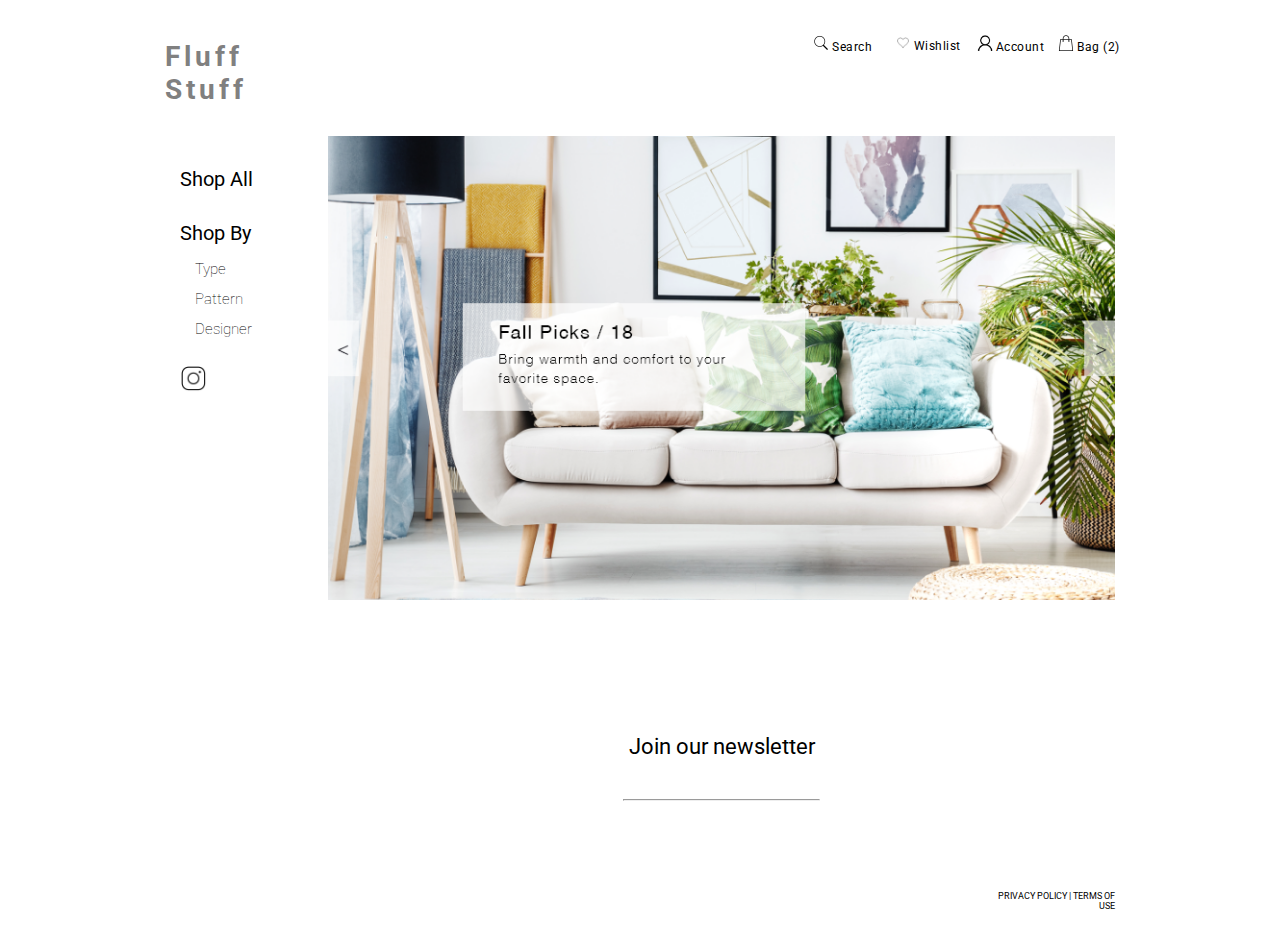
==== index.html @ fefb4efc "pic2" ====
<!DOCTYPE html>
<html>

<head>
    <!-- styles-->
    <link rel="stylesheet" type="text/css" href="style.css">
    <!-- fonts -->
    <link href="https://fonts.googleapis.com/css?family=Roboto:300,400" rel="stylesheet">
    <!-- javascript -->
    <script src="main.js" type="text/javascript"></script>
    <script src="https://ajax.googleapis.com/ajax/libs/jquery/3.2.1/jquery.min.js"></script>
    <meta name="viewport" content="width=device-width, initial-scale=1.0">
    <link rel="icon" type="image/ico" href="images/logo/logo.png" />
    <title>Fluff Stuff</title>
</head>

<body>
    <!-- Header and nav -->
    <div class='row'>
        <div class="col-8 header">
            <a href="index.html">
                <header>Fluff<br />Stuff</header>
            </a>
        </div>
        <div class="col-1 nav">
            <img src='images/585e4ad1cb11b227491c3391.png' class="navimg">Search
        </div>
        <div class="col-1 nav">
            <img src='images/hollow-heart-shaped-symbol-72673.png' class="navimg">Wishlist
        </div>
        <div class="col-1 nav">
            <img src='images/user.png' class="navimg">Account
        </div>
        <div class="col-1 nav">
            <img src='images/Ecommerce-Shopping-Bag-icon.png' class="navimg">Bag (2)
        </div>
    </div>

    <!-- Filter and Ads -->
    <div class="row">
        <div class="col-2">
            <ul>
                <li>
                    <h2 class="filter">Shop All</h2>
                </li>
                <li>
                    <h2>Shop By</h2>
                    <ul>
                        <li class='subfilter'>
                            <h5>Type</h5>
                        </li>
                        <li class='subfilter'>
                            <h5>Pattern</h5>
                        </li>
                        <li class='subfilter'>
                            <h5>Designer</h5>
                        </li>
                    </ul>
                </li>
                <li><img src="images/instagram-new.png" class="instaImg" alt="ads"></li>
            </ul>
        </div>
        <div class="col-10">
            <a href="list.html"><img src="images/ads.PNG" alt="https://jinghu2.github.io/jinghu2-SSUI/list.html" class='ads'></a>
        </div>
    </div>

    <!-- Newsletter and Footer -->
    <div class="row">
        <div class="col-5"></div>
        <div class="col-4">
             <h2 class='newsletter'>Join our newsletter</h2>
            <hr class ='newsletterLine'>
        </div>
    </div>

    <div class="row">
        <div class="col-10"></div>
        <div class='col-2 footer'>
            PRIVACY POLICY | TERMS OF USE
        </div>
    </div>



</body>

</html>
---- style.css ----
/*********** Responsive ************/
* {
    box-sizing: border-box;
}
.row::after {
    content: "";
    clear: both;
    display: table;
}
[class*="col-"] {
    float: left;
    padding: 15px;
}

.col-1 {width: 8.33%;}
.col-2 {width: 16.66%;}
.col-3 {width: 25%;}
.col-4 {width: 33.33%;}
.col-5 {width: 41.66%;}
.col-6 {width: 50%;}
.col-7 {width: 58.33%;}
.col-8 {width: 66.66%;}
.col-9 {width: 75%;}
.col-10 {width: 83.33%;}
.col-11 {width: 91.66%;}
.col-12 {width: 100%;}


/*********** Meta ************/
body {
    margin: 25px 150px 25px 150px;
    font-family: 'Roboto', sans-serif;
}

a:link {
    text-decoration: none;
}

a:active, a:hover {
    opacity: 0.7;
    color: inherit;
}


h1 {
    font-size: 30px;
}

h2 {
    font-size: 20px;
    padding: 0px;
    margin: 0px;
    font-weight: normal;
}

h4 {
    font-size: 16px;
    padding: 0px;
    font-weight: normal;
}

h5 {
    font-size: 15px;
    font-weight:lighter;
    padding: 0px;
    margin: 0px;
}



/*********** HEADER ************/
header {
    font-size: 28px;
    letter-spacing: 4px;
    font-weight: bold;
    color: grey;
    padding-bottom: 0;
}

.nav {
    font-size: 12px;
    letter-spacing: 0.5px;
    height:100%;
    padding: 10px 0px 10px 10px;
    margin-right: 0;
}

.navimg {
    width: 16px;
    height: auto;
    margin-right: 3px;
}

/*********** Filter and ads************/
.ads {
    width: 100%;
    height: auto;
}

.filter {
    padding-bottom: 30px;
}

.subfilter {
    padding-bottom: 12px;
}

ul{
    padding: 15px;
    list-style-type: none;
}


.instaImg {
    width: 27px;
    height: auto;
}


/*********** Footer ************/
.newsletter {
    text-align: center;
    font-size: 22px;
    margin: 100px 0 40px 0;
    padding: 0px;
}

.footer {
    text-align: right;
    font-size: 9px;
    margin-top: 60px;
}




/*********** List header ************/
.results {
    color: grey;
    font-weight:lighter;
}

.custom-select{
  margin-left: 10px;
    padding: 8px 16px 8px 8px;
    font-size: 16px;
}


/************** List ***************/
.dot {
    height: 20px;
    width: 20px;
    background-color: #bbb;
    border-radius: 50%;
    display: inline-block;
    margin: 10px 5px;
}


.product {
    padding: 0px 85px 80px 0px;
}

.productName {
    font-size: 18px;
    font-weight: normal;
    text-align: left;
    margin: 6px 0px 6px 0px;
}

.price {
    font-size: 16px;
    font-weight: normal;
    text-align: left;
    margin: 0px;
}

.listIcon {
    width: 18px;
    height: 18px;
    margin-left: 10px;
}

.pageNum {
    text-align: right;
    font-size: 16px;
    letter-spacing: 5px;
}

.currentPageNum {
    font-weight: bold;
    text-decoration: underline;
}



/************** Recently viewed ***************/
.borderline{
    margin: 80px 0 10px 0;
}

.sectionName {
    text-align: center;
}

.recentViewedPic {
    width: 100%;
    height: auto;
}

.recentViewed {
    padding: 0px 20px 0px 20px;
}

.newsletterLine {
    margin: 0 50px;
}
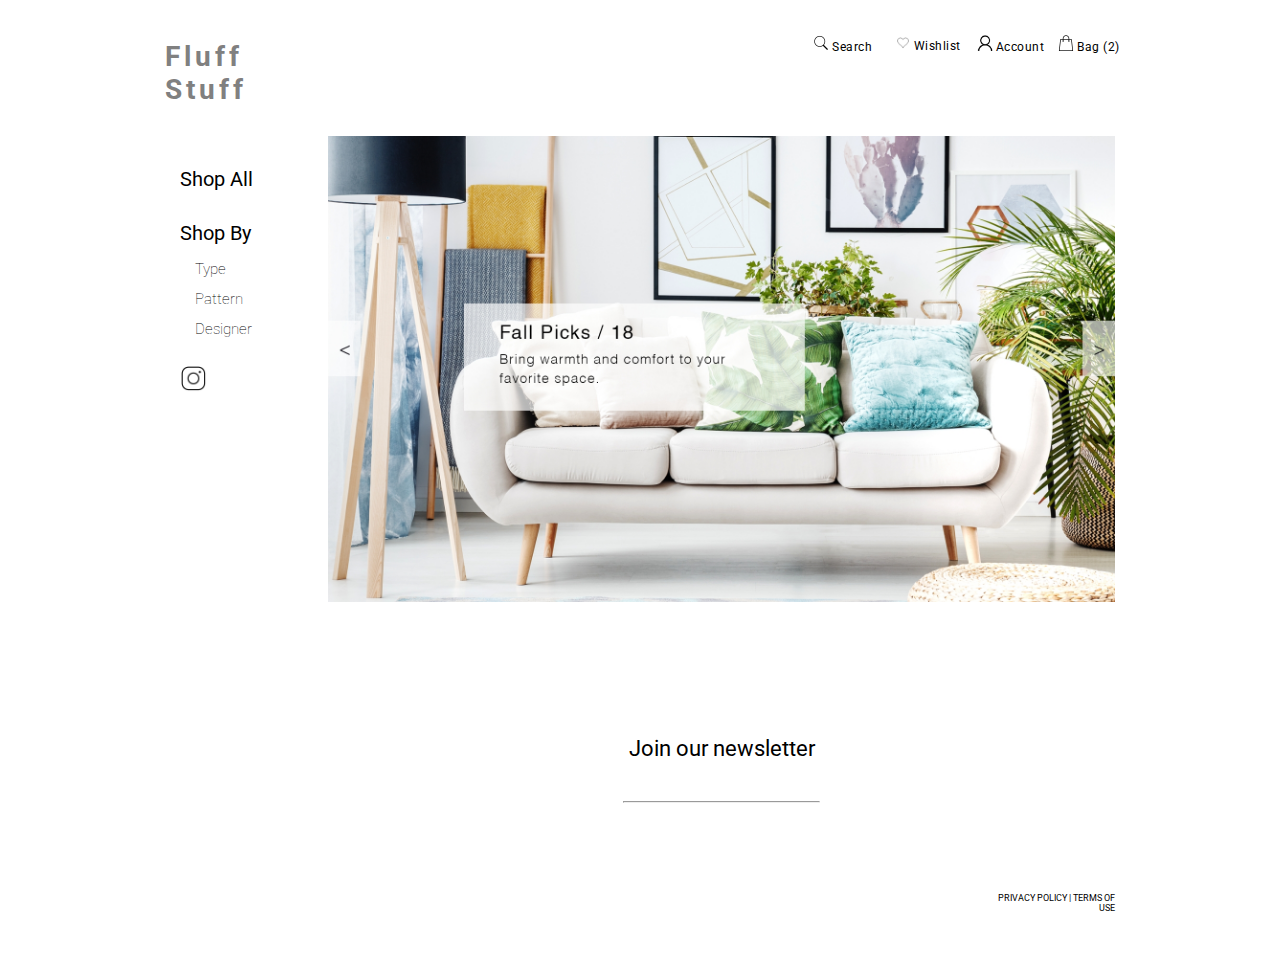
==== commit fac3b3d2: "pic3" ====
--- a/index.html
+++ b/index.html
@@ -61,7 +61,7 @@
             </ul>
         </div>
         <div class="col-10">
-            <a href="list.html"><img src="images/ads.PNG" alt="https://jinghu2.github.io/jinghu2-SSUI/list.html" class='ads'></a>
+            <a href="list.html"><img src="images/Group%20203@2x.jpg" alt="https://jinghu2.github.io/jinghu2-SSUI/list.html" class='ads'></a>
         </div>
     </div>
 
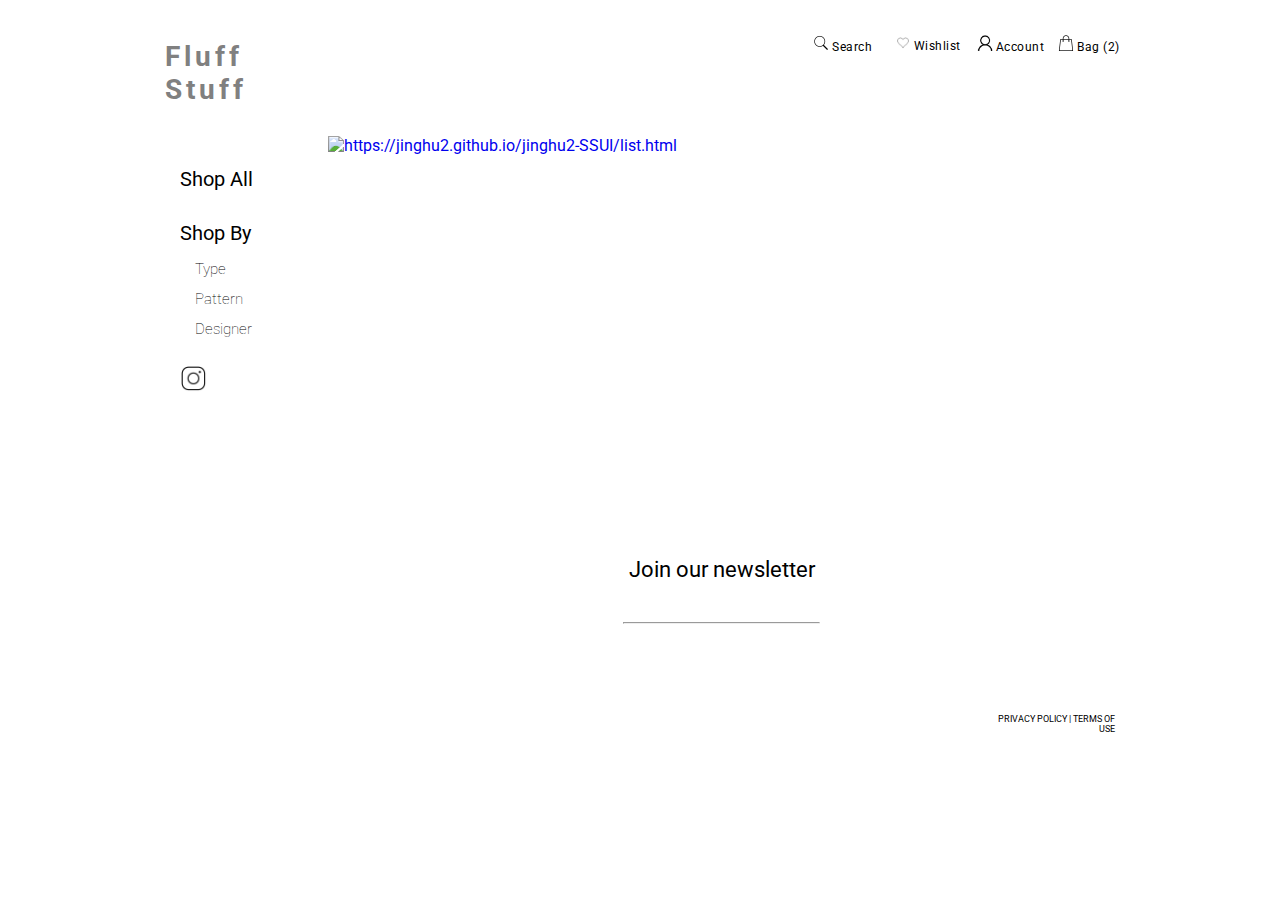
==== commit fad6bdbf: "Update index.html" ====
--- a/index.html
+++ b/index.html
@@ -61,7 +61,7 @@
             </ul>
         </div>
         <div class="col-10">
-            <a href="list.html"><img src="images/Group%20203@2x.jpg" alt="https://jinghu2.github.io/jinghu2-SSUI/list.html" class='ads'></a>
+            <a href="list.html"><img src="images/Group%20203@2xtest.jpg" alt="https://jinghu2.github.io/jinghu2-SSUI/list.html" class='ads'></a>
         </div>
     </div>
 
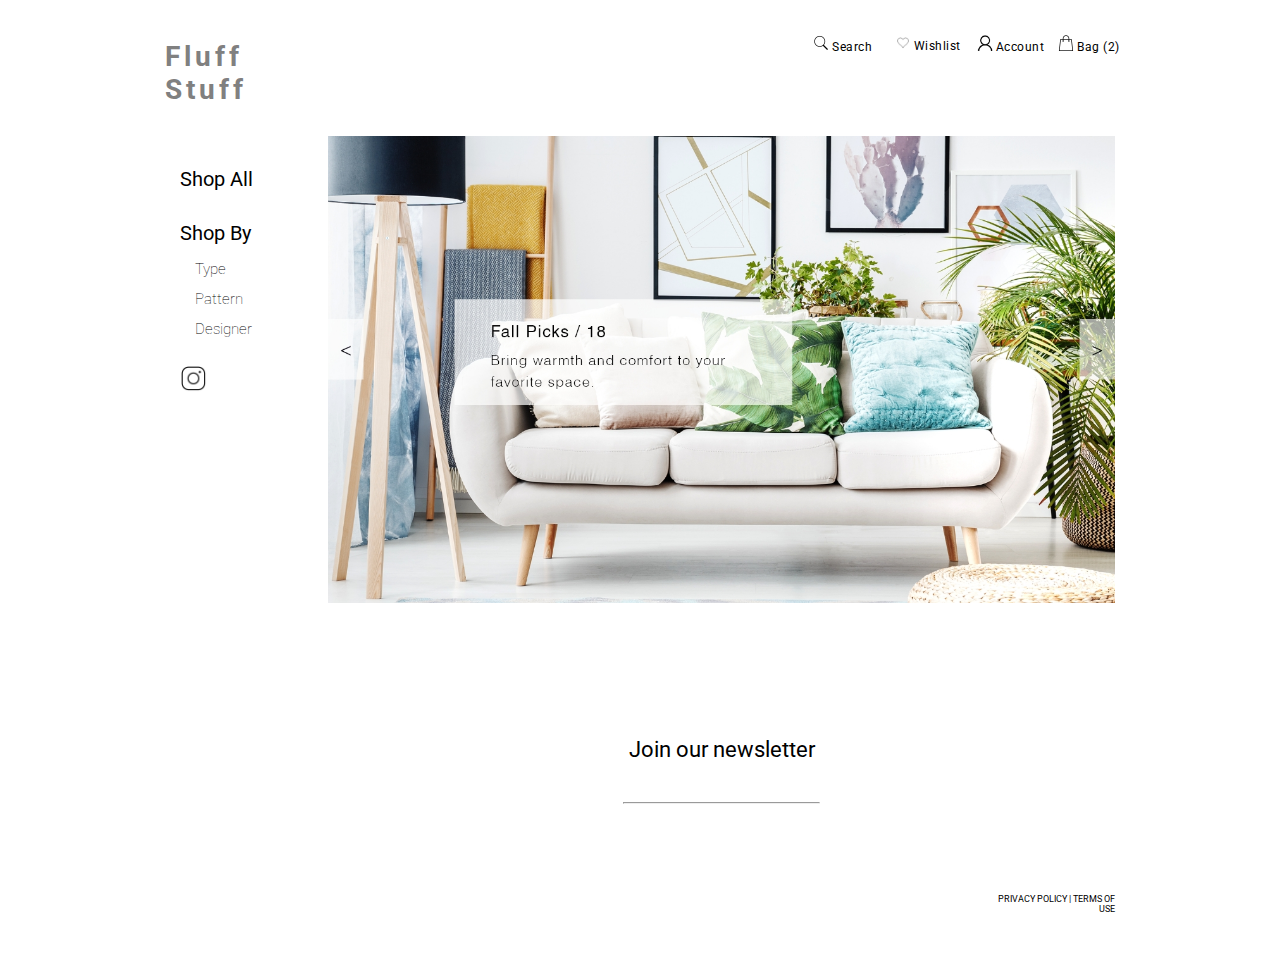
==== commit 65e18112: "Update index.html" ====
--- a/index.html
+++ b/index.html
@@ -61,7 +61,7 @@
             </ul>
         </div>
         <div class="col-10">
-            <a href="list.html"><img src="images/Group%20203@2xtest.jpg" alt="https://jinghu2.github.io/jinghu2-SSUI/list.html" class='ads'></a>
+            <a href="list.html"><img src="images/Group%20203@2x.jpg" alt="https://jinghu2.github.io/jinghu2-SSUI/list.html" class='ads'></a>
         </div>
     </div>
 
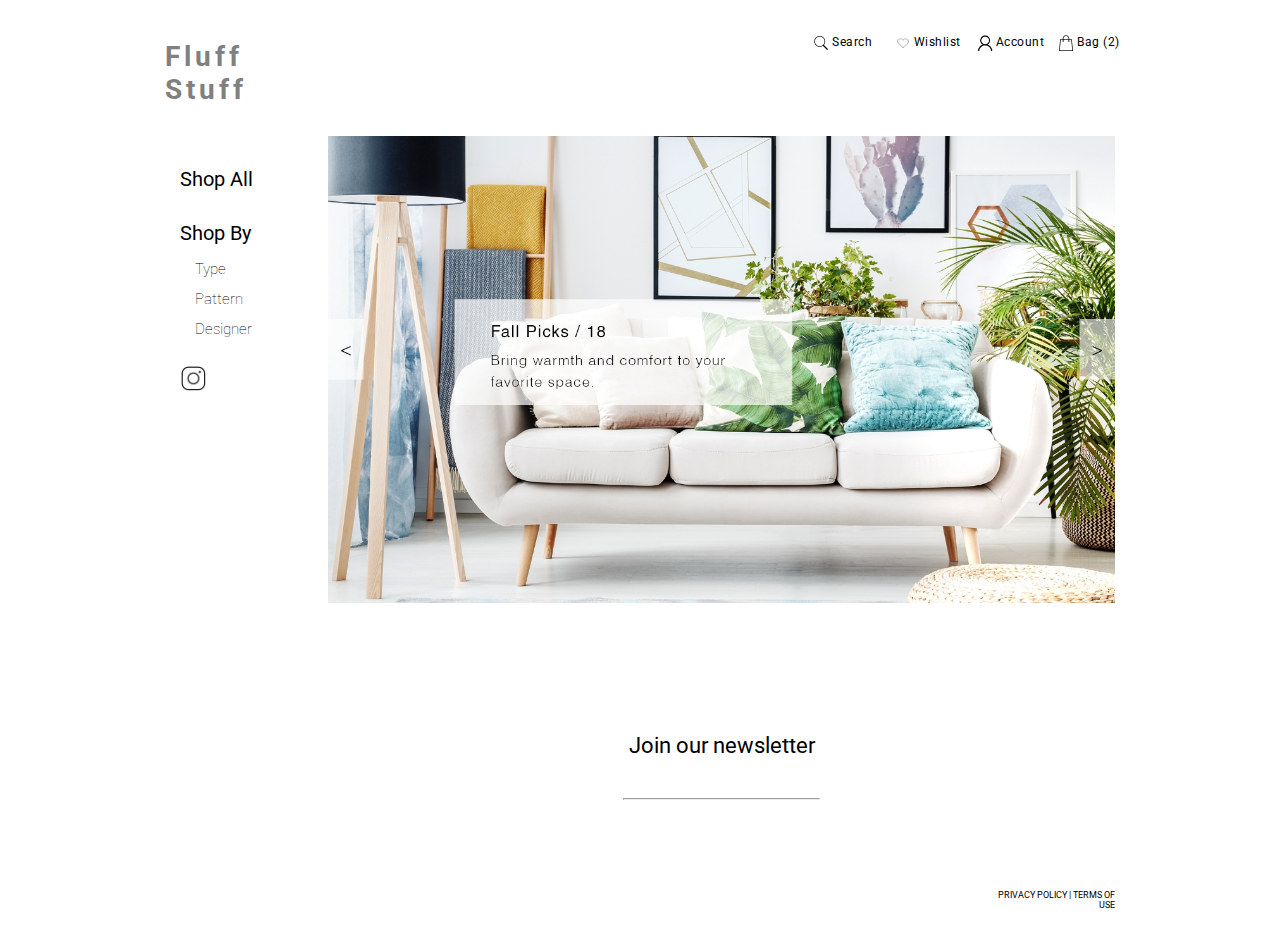
==== commit 71c14bbd: "done" ====
--- a/index.html
+++ b/index.html
@@ -4,13 +4,20 @@
 <head>
     <!-- styles-->
     <link rel="stylesheet" type="text/css" href="style.css">
+    <link rel="stylesheet" href="https://cdnjs.cloudflare.com/ajax/libs/font-awesome/4.7.0/css/font-awesome.min.css">
     <!-- fonts -->
     <link href="https://fonts.googleapis.com/css?family=Roboto:300,400" rel="stylesheet">
     <!-- javascript -->
     <script src="main.js" type="text/javascript"></script>
     <script src="https://ajax.googleapis.com/ajax/libs/jquery/3.2.1/jquery.min.js"></script>
+    <!-- styles-->
     <meta name="viewport" content="width=device-width, initial-scale=1.0">
-    <link rel="icon" type="image/ico" href="images/logo/logo.png" />
+    <link rel="icon" type="image/ico" href="images/feather.png" />
+    <!-- Search-->
+    <meta name="author" content="Jing Hu">
+    <meta name="keywords" content="Fluff Stuff, pillow, shopping">
+    <meta name="description" content="Fluff Stuff, a stylish pillow company.">
+    <!-- Website title-->
     <title>Fluff Stuff</title>
 </head>
 
--- a/style.css
+++ b/style.css
@@ -2,28 +2,65 @@
 * {
     box-sizing: border-box;
 }
+
 .row::after {
     content: "";
     clear: both;
     display: table;
 }
+
 [class*="col-"] {
     float: left;
     padding: 15px;
 }
 
-.col-1 {width: 8.33%;}
-.col-2 {width: 16.66%;}
-.col-3 {width: 25%;}
-.col-4 {width: 33.33%;}
-.col-5 {width: 41.66%;}
-.col-6 {width: 50%;}
-.col-7 {width: 58.33%;}
-.col-8 {width: 66.66%;}
-.col-9 {width: 75%;}
-.col-10 {width: 83.33%;}
-.col-11 {width: 91.66%;}
-.col-12 {width: 100%;}
+.col-1 {
+    width: 8.33%;
+}
+
+.col-2 {
+    width: 16.66%;
+}
+
+.col-3 {
+    width: 25%;
+}
+
+.col-4 {
+    width: 33.33%;
+}
+
+.col-5 {
+    width: 41.66%;
+}
+
+.col-6 {
+    width: 50%;
+}
+
+.col-7 {
+    width: 58.33%;
+}
+
+.col-8 {
+    width: 66.66%;
+}
+
+.col-9 {
+    width: 75%;
+}
+
+.col-10 {
+    width: 83.33%;
+}
+
+.col-11 {
+    width: 91.66%;
+}
+
+.col-12 {
+    width: 100%;
+}
 
 
 /*********** Meta ************/
@@ -34,16 +71,30 @@
 
 a:link {
     text-decoration: none;
-}
-
-a:active, a:hover {
-    opacity: 0.7;
     color: inherit;
+}
+
+a:active,
+a:hover {
+    opacity: 0.6;
+    color: rgba(0, 0, 0, 0.5);
+
+}
+
+a:visited {
+    text-decoration: none;
+    color: inherit;
+}
+
+.noPadMar {
+    padding: 0;
+    margin: 0;
 }
 
 
 h1 {
     font-size: 30px;
+    letter-spacing: 1px;
 }
 
 h2 {
@@ -61,7 +112,7 @@
 
 h5 {
     font-size: 15px;
-    font-weight:lighter;
+    font-weight: lighter;
     padding: 0px;
     margin: 0px;
 }
@@ -80,7 +131,7 @@
 .nav {
     font-size: 12px;
     letter-spacing: 0.5px;
-    height:100%;
+    height: 100%;
     padding: 10px 0px 10px 10px;
     margin-right: 0;
 }
@@ -105,7 +156,7 @@
     padding-bottom: 12px;
 }
 
-ul{
+ul {
     padding: 15px;
     list-style-type: none;
 }
@@ -114,6 +165,7 @@
 .instaImg {
     width: 27px;
     height: auto;
+    padding-bottom: 10px;
 }
 
 
@@ -137,11 +189,12 @@
 /*********** List header ************/
 .results {
     color: grey;
-    font-weight:lighter;
-}
-
-.custom-select{
-  margin-left: 10px;
+    font-weight: lighter;
+    margin-top: 20px;
+}
+
+.sort-select {
+    margin-left: 10px;
     padding: 8px 16px 8px 8px;
     font-size: 16px;
 }
@@ -196,12 +249,13 @@
 
 
 /************** Recently viewed ***************/
-.borderline{
+.borderline {
     margin: 80px 0 10px 0;
 }
 
 .sectionName {
     text-align: center;
+    margin: 20px 0 30px 0;
 }
 
 .recentViewedPic {
@@ -217,5 +271,225 @@
     margin: 0 50px;
 }
 
-
-
+/******** Reference for W3school **********/
+/************** Slides show ***************/
+.innerSlides {
+    padding: 17px 0px;
+}
+
+
+/* Position the image container (needed to position the left and right arrows) */
+img {
+    vertical-align: middle;
+}
+
+/* Position the image container (needed to position the left and right arrows) */
+.container {
+    position: relative;
+}
+
+/* Hide the images by default */
+.mySlides {
+    display: none;
+}
+
+/* Add a pointer when hovering over the thumbnail images */
+.cursor {
+    cursor: pointer;
+}
+
+/* Next & previous buttons */
+.prev,
+.next {
+    cursor: pointer;
+    position: absolute;
+    top: 40%;
+    width: auto;
+    padding: 16px;
+    margin-top: -50px;
+    color: white;
+    font-weight: bold;
+    font-size: 20px;
+    border-radius: 0 3px 3px 0;
+    user-select: none;
+    -webkit-user-select: none;
+}
+
+/* Position the "next button" to the right */
+.next {
+    right: 0;
+    border-radius: 3px 0 0 3px;
+}
+
+/* On hover, add a black background color with a little bit see-through */
+.prev:hover,
+.next:hover {
+    background-color: rgba(0, 0, 0, 0.8);
+}
+
+/* Number text (1/3 etc) */
+.numbertext {
+    color: white;
+    font-size: 15px;
+    padding: 10px 16px;
+    position: absolute;
+    top: 70%;
+    left: 50%;
+    transform: translate(-50%, -50%);
+    background-color: grey;
+    opacity: 0.6;
+}
+
+.row:after {
+    content: "";
+    display: table;
+    clear: both;
+}
+
+/* Six columns side by side */
+.slidesCol {
+    float: left;
+    width: 25%;
+}
+
+/* Add a transparency effect for thumnbail images */
+.demo {
+    opacity: 0.6;
+    margin-top: 16px;
+    padding: 0px 5px;
+}
+
+.active,
+.demo:hover {
+    opacity: 1;
+}
+
+/************** Product Details ***************/
+.innerDetail {
+    padding: 15px 0px 15px 65px;
+}
+
+.productTitle {
+    font-size: 30px;
+    letter-spacing: 1px;
+    font-weight: bold;
+    margin-right: 30px;
+}
+
+.reviewStars {
+    width: 80%;
+    float: right;
+}
+
+.numReviews {
+    text-align: right;
+    font-size: 14px;
+    margin: 6px;
+}
+
+.productDescrip {
+    font-size: 16px;
+    margin-bottom: 25px;;
+}
+
+
+.buy-select {
+    margin-left: 10px;
+    /*margin-top: 20px;*/
+    padding: 8px 10px 8px 4px;
+    font-size: 16px;
+}
+
+
+.blackBtn {
+    background-color: black; /* Green */
+    border: none;
+    color: white;
+    padding: 12px 30px;
+    text-align: center;
+    text-decoration: none;
+    display: inline-block;
+    font-size: 16px;
+    margin: 4px 2px;
+    cursor: pointer;
+}
+
+.actionButton {
+    margin-top: 12px;
+    font-size: 14px;
+    margin-right: 14px;
+    margin-left: 0px;
+}
+
+.innerDescrip {
+    padding: 0px;
+}
+
+.descripDetail {
+    font-size: 12px;
+    line-height: 18px;
+}
+
+
+/************** Q&A ***************/
+.QATitle {
+    font-size: 16px;
+    font-weight: bold;
+    margin-left:0;
+    margin-right: 20px;
+    width: 10%;
+}
+
+.QATitleDiv {
+    margin: 15px 15px 15px 0px;
+    width: 100%;
+    height: auto;
+}
+
+.QAID {
+    text-align: right;
+    float: right;
+    color: grey;
+    font-size: 14px;
+}
+
+.reviewBlock {
+    margin: 25px 0 35px 0;
+}
+
+.viewMore {
+    text-align: center;
+    font-size: 16px;
+    margin: 40px 0 20px 0;
+}
+
+.reviewContent {
+    line-height: 26px;
+}
+
+
+
+
+
+
+
+
+
+
+
+
+
+
+
+
+
+
+
+
+
+
+
+
+
+
+
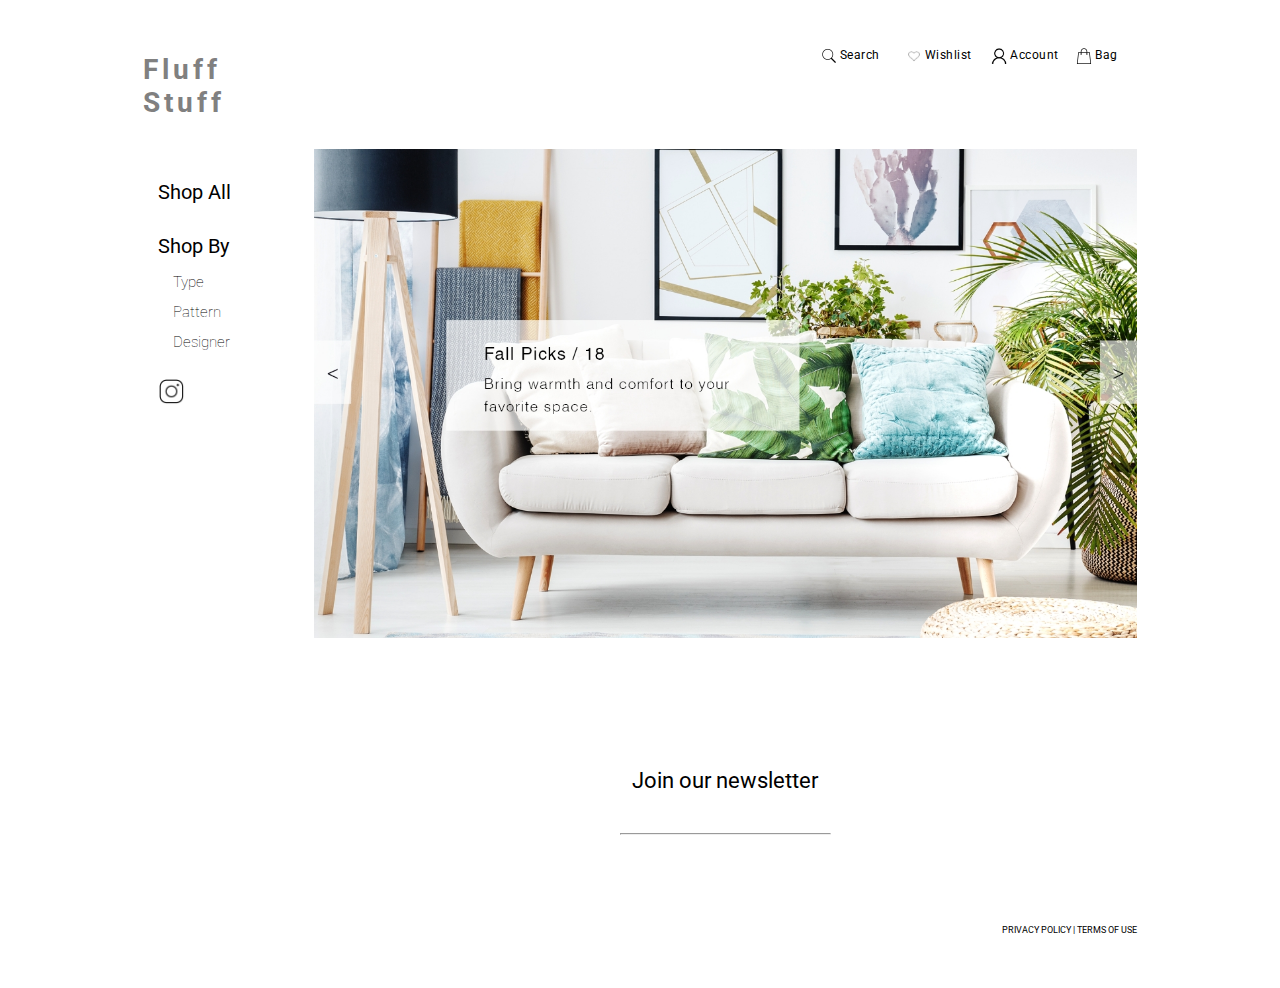
==== commit bc483604: "responsive" ====
--- a/index.html
+++ b/index.html
@@ -39,7 +39,7 @@
             <img src='images/user.png' class="navimg">Account
         </div>
         <div class="col-1 nav">
-            <img src='images/Ecommerce-Shopping-Bag-icon.png' class="navimg">Bag (2)
+            <img src='images/Ecommerce-Shopping-Bag-icon.png' class="navimg">Bag
         </div>
     </div>
 
--- a/style.css
+++ b/style.css
@@ -65,7 +65,7 @@
 
 /*********** Meta ************/
 body {
-    margin: 25px 150px 25px 150px;
+    margin: 3% 10%;
     font-family: 'Roboto', sans-serif;
 }
 
@@ -76,7 +76,7 @@
 
 a:active,
 a:hover {
-    opacity: 0.6;
+    opacity: 0.7;
     color: rgba(0, 0, 0, 0.5);
 
 }
